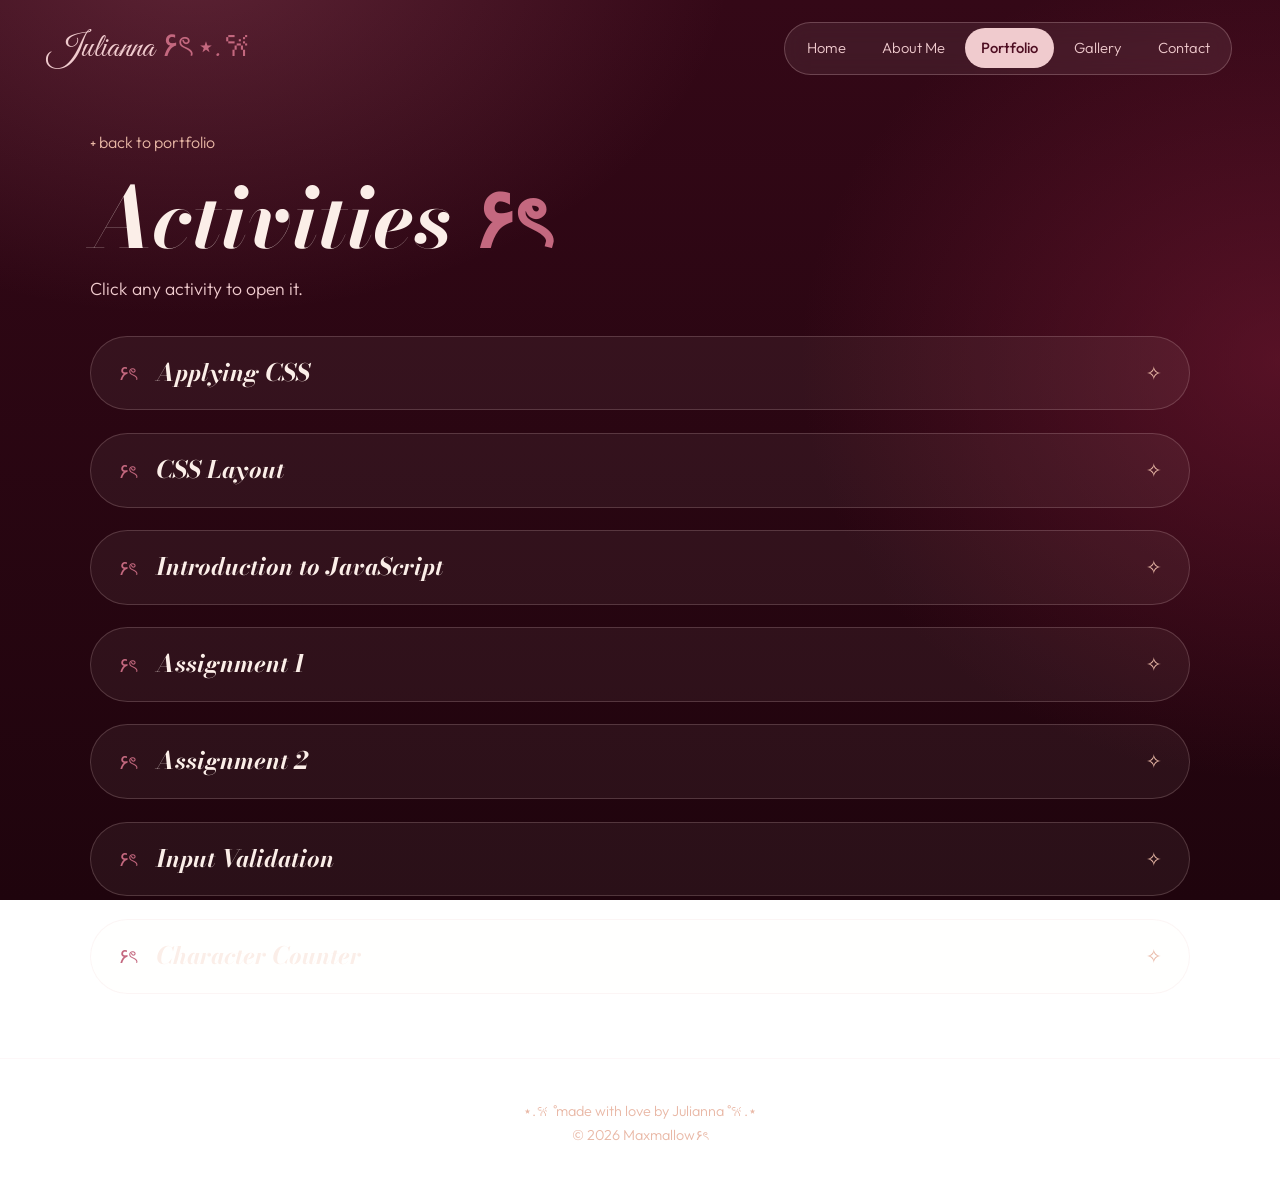
==== activities.html @ f76991b8 "Add files via upload" ====
<!DOCTYPE html>
<html lang="en">
<head>
<meta charset="UTF-8">
<meta name="viewport" content="width=device-width, initial-scale=1">
<title>Activities | Maxmallow۶ৎ</title>
<link rel="preconnect" href="https://fonts.googleapis.com">
<link rel="preconnect" href="https://fonts.gstatic.com" crossorigin>
<link href="https://fonts.googleapis.com/css2?family=Great+Vibes&family=Bodoni+Moda:ital,opsz,wght@0,6..96,500;0,6..96,700;1,6..96,500;1,6..96,700&family=Outfit:wght@300;400;500&display=swap" rel="stylesheet">
<link rel="stylesheet" href="style.css">
</head>
<body class="">
<div class="sky" id="sky" aria-hidden="true"></div>
<header class="top">
  <a class="brand" href="index.html">Julianna <span>۶ৎ ⋆.𐙚</span></a>
  <nav class="pill" aria-label="Main"><a href="index.html">Home</a><a href="about.html">About Me</a><a href="portfolio.html" class="on" aria-current="page">Portfolio</a><a href="gallery.html">Gallery</a><a href="contact.html">Contact</a></nav>
</header>
<main>

<section class="wrap">
  <a class="back" href="portfolio.html">˖ back to portfolio</a>
  <h1 class="ptitle"><i>Activities</i> <span>۶ৎ</span></h1>
  <p class="lead">Click any activity to open it.</p>
  <div class="entries">
    <a class="entry simple" href="applying-css.html" target="_blank" rel="noopener"><span class="e-sym">۶ৎ</span><h2>Applying CSS</h2><span class="e-go">✧</span></a>
    <a class="entry simple" href="css-layout.html" target="_blank" rel="noopener"><span class="e-sym">۶ৎ</span><h2>CSS Layout</h2><span class="e-go">✧</span></a>
    <a class="entry simple" href="introduction-to-javascript.html" target="_blank" rel="noopener"><span class="e-sym">۶ৎ</span><h2>Introduction to JavaScript</h2><span class="e-go">✧</span></a>
    <a class="entry simple" href="assignment-1.html" target="_blank" rel="noopener"><span class="e-sym">۶ৎ</span><h2>Assignment 1</h2><span class="e-go">✧</span></a>
    <a class="entry simple" href="assignment-2.html" target="_blank" rel="noopener"><span class="e-sym">۶ৎ</span><h2>Assignment 2</h2><span class="e-go">✧</span></a>
    <a class="entry simple" href="input-validation.html" target="_blank" rel="noopener"><span class="e-sym">۶ৎ</span><h2>Input Validation</h2><span class="e-go">✧</span></a>
    <a class="entry simple" href="character-counter.html" target="_blank" rel="noopener"><span class="e-sym">۶ৎ</span><h2>Character Counter</h2><span class="e-go">✧</span></a>
  </div>
</section>

</main>
<footer class="foot">
  <p>⋆.𐙚 ̊ made with love by Julianna ̊ 𐙚.⋆</p>
  <p>© <span id="yr">2026</span> Maxmallow۶ৎ</p>
</footer>
<script src="script.js"></script>
</body>
</html>
---- style.css ----
:root{
  --w950:#1f040d; --w900:#340817; --w800:#4e0e22; --bur:#7a1a35;
  --rose:#c4687f; --blush:#f0cbce; --cream:#fbeee8; --glow:#e9b8a6;
  --display:'Bodoni Moda',Georgia,serif;
  --body:'Outfit',system-ui,sans-serif;
  --script:'Great Vibes','Brush Script MT',cursive;
}
*{box-sizing:border-box;margin:0;padding:0}
html{scroll-behavior:smooth}
body{
  font-family:var(--body);font-weight:300;color:var(--cream);line-height:1.7;
  min-height:100vh;overflow-x:hidden;
  background:
    radial-gradient(900px 600px at 15% -5%,rgba(196,104,127,.28),transparent 60%),
    radial-gradient(800px 700px at 100% 40%,rgba(122,26,53,.55),transparent 60%),
    linear-gradient(180deg,var(--w900),var(--w950));
  background-attachment:fixed;
}
a{color:inherit;text-decoration:none}
:focus-visible{outline:2px solid var(--blush);outline-offset:3px;border-radius:6px}
main,header,footer{position:relative;z-index:1}

/* sparkles */
.sky{position:fixed;inset:0;z-index:0;pointer-events:none;overflow:hidden}
.sky span{position:absolute;color:var(--blush);opacity:.0;animation:twinkle 5s ease-in-out infinite}
@keyframes twinkle{0%,100%{opacity:.05;transform:scale(.8)}50%{opacity:.7;transform:scale(1.15)}}

/* header */
.top{display:flex;justify-content:space-between;align-items:center;gap:1rem 2rem;flex-wrap:wrap;
  padding:1.4rem clamp(1rem,4vw,3rem)}
.brand{font-family:var(--script);font-weight:400;font-size:2.1rem;line-height:1;letter-spacing:.01em;color:var(--blush)}
.brand span,.wordmark span,.ptitle span{color:var(--rose)}
.pill{display:flex;gap:.25rem;padding:.35rem;border-radius:999px;
  background:rgba(251,238,232,.07);border:1px solid rgba(240,203,206,.25);
  backdrop-filter:blur(10px);-webkit-backdrop-filter:blur(10px);max-width:100%;overflow-x:auto}
.pill a{padding:.45rem 1rem;border-radius:999px;font-size:.92rem;white-space:nowrap;color:var(--blush);transition:background .25s,color .25s}
.pill a:hover{background:rgba(240,203,206,.15)}
.pill a.on{background:var(--blush);color:var(--w800);font-weight:500}

.wrap{width:min(1100px,92vw);margin:0 auto;padding:2rem 0 4rem}

/* buttons */
.btn{display:inline-block;padding:.8rem 1.7rem;border-radius:999px;font-family:var(--body);font-size:1rem;font-weight:500;cursor:pointer;border:1px solid var(--blush);transition:transform .25s,background .25s,color .25s}
.btn.solid{background:var(--blush);color:var(--w800)}
.btn.solid:hover{background:var(--cream);transform:translateY(-2px)}
.btn.ghost{color:var(--blush);background:transparent}
.btn.ghost:hover{background:rgba(240,203,206,.14);transform:translateY(-2px)}

/* home */
.hero{display:flex;flex-direction:column;align-items:center;text-align:center;padding:1.5rem 1rem 3rem}
.hello{color:var(--glow);letter-spacing:.12em;font-size:.95rem;margin-bottom:1.5rem}
.arch{position:relative;width:min(260px,62vw);aspect-ratio:3/4;border-radius:999px 999px 28px 28px;
  border:2px solid var(--blush);outline:1px solid var(--rose);outline-offset:12px;overflow:hidden;
  background:var(--w800);animation:rise 1.2s cubic-bezier(.2,.8,.2,1) both}
@keyframes rise{from{opacity:0;transform:translateY(24px)}to{opacity:1;transform:none}}
.arch::after{content:"";position:absolute;inset:55% 0 0;background:linear-gradient(transparent,rgba(31,4,13,.75));pointer-events:none}
.wordmark{position:relative;z-index:2;margin-top:clamp(-4.5rem,-9vw,-2.2rem);
  font-family:var(--script);font-weight:400;line-height:1;
  font-size:clamp(3.6rem,17vw,11rem);letter-spacing:0;color:var(--cream);
  text-shadow:0 4px 30px rgba(31,4,13,.7)}
.intro{max-width:38rem;margin:1.6rem auto 0;font-size:1.1rem;line-height:1.8;color:var(--blush)}
.cta{display:flex;gap:.9rem;flex-wrap:wrap;justify-content:center}

.ribbon{overflow:hidden;background:var(--rose);color:var(--w900);transform:rotate(-1.6deg);margin:1rem -2vw 3rem;padding:.7rem 0;
  border-top:1px solid var(--blush);border-bottom:1px solid var(--blush)}
.track{display:flex;width:max-content;animation:slide 60s linear infinite}
.grp{display:flex;flex-shrink:0}
.track span{padding:0 1.6rem;font-family:var(--display);font-style:italic;font-weight:500;font-size:1.25rem;white-space:nowrap}
@keyframes slide{to{transform:translateX(-50%)}}

.sec{font-family:var(--display);font-style:italic;font-weight:500;font-size:1.9rem;color:var(--blush);margin-bottom:1.2rem}
.sec.small{font-size:1.3rem;margin-top:1.8rem;margin-bottom:.8rem}
.duo{display:grid;grid-template-columns:repeat(auto-fit,minmax(280px,1fr));gap:1.5rem}
.door{position:relative;display:block;padding:2.2rem 2rem 2rem;border-radius:200px 200px 24px 24px;text-align:center;
  background:linear-gradient(180deg,rgba(122,26,53,.75),rgba(78,14,34,.6));border:1px solid rgba(240,203,206,.3);
  transition:transform .3s,border-color .3s}
.door.alt{border-radius:24px 24px 200px 200px;padding:2rem 2rem 2.6rem}
.door:hover{transform:translateY(-6px);border-color:var(--blush)}
.door-sym{display:block;font-size:1.8rem;color:var(--rose);margin-bottom:.4rem}
.door h3{font-family:var(--display);font-style:italic;font-size:2rem;font-weight:700;color:var(--cream)}
.door p{max-width:18rem;margin:.4rem auto 1rem;color:var(--blush)}
.door-go{color:var(--glow);font-weight:400}

/* page titles */
.ptitle{font-family:var(--display);font-weight:700;font-size:clamp(2.6rem,8vw,5.2rem);line-height:1.05;margin-bottom:.8rem;color:var(--cream)}
.ptitle i{font-weight:700}
.lead{max-width:36rem;color:var(--blush);font-size:1.1rem;margin-bottom:2rem}
.back{display:inline-block;color:var(--glow);margin-bottom:1rem;border-bottom:1px solid transparent}
.back:hover{border-color:var(--glow)}

/* placeholder */
.ph{position:relative;width:100%;height:100%;min-height:100%;display:grid;place-items:center;text-align:center;overflow:hidden;
  background:repeating-linear-gradient(45deg,rgba(240,203,206,.06) 0 12px,rgba(240,203,206,.02) 12px 24px),var(--w800)}
.ph-mark{display:block;font-size:1.6rem;color:var(--rose)}
.ph-label{display:block;font-size:.85rem;color:var(--blush);opacity:.8}
.ph img{position:absolute;inset:0;width:100%;height:100%;object-fit:cover}
.ph>span{grid-area:1/1;position:relative}
.ph>span.ph-label{transform:translateY(1.4rem)}
.arch .ph,.polaroid .ph{height:100%}

/* about */
.about{display:grid;grid-template-columns:minmax(240px,340px) 1fr;gap:clamp(2rem,6vw,4.5rem);align-items:start}
.polaroid{background:var(--cream);padding:.9rem .9rem 1rem;border-radius:6px;transform:rotate(-3deg);
  box-shadow:0 20px 50px rgba(0,0,0,.45);color:var(--w800)}
.polaroid .ph{aspect-ratio:4/5;height:auto}
.polaroid figcaption{font-family:var(--display);font-style:italic;font-size:1.3rem;text-align:center;padding-top:.7rem}
.about-text p{max-width:40rem;margin-bottom:1rem;color:var(--cream)}
.chips{list-style:none;display:flex;flex-wrap:wrap;gap:.6rem}
.chips li{padding:.35rem 1rem;border-radius:999px;border:1px solid var(--rose);color:var(--blush);background:rgba(196,104,127,.12)}
.facts{list-style:none}
.facts li{padding:.45rem 0;border-bottom:1px dashed rgba(240,203,206,.25);max-width:32rem}

/* portfolio folders */
.folders{display:grid;grid-template-columns:repeat(auto-fit,minmax(280px,1fr));gap:2rem;margin-top:1rem}
.folder{position:relative;display:block;padding:3rem 2rem 2rem;border-radius:0 28px 28px 28px;margin-top:1.6rem;
  background:linear-gradient(160deg,var(--bur),var(--w800));border:1px solid rgba(240,203,206,.35);transition:transform .3s}
.folder.alt{background:linear-gradient(160deg,var(--w800),var(--bur))}
.folder .tab{position:absolute;top:-1.6rem;left:-1px;padding:.35rem 1.4rem;border-radius:16px 16px 0 0;background:var(--blush);color:var(--w800);font-size:1.2rem;border:1px solid var(--blush)}
.folder:hover{transform:translateY(-6px) rotate(-.6deg)}
.folder h2{font-family:var(--display);font-style:italic;font-size:2.4rem;font-weight:700}
.folder p{color:var(--blush);margin:.4rem 0 1.4rem;max-width:20rem}
.folder .open{color:var(--glow);font-weight:400}

/* activities */
.entries{display:flex;flex-direction:column;gap:1.4rem}
.entry{display:grid;grid-template-columns:200px 1fr;gap:1.6rem;align-items:center;padding:1rem;border-radius:22px;cursor:pointer;
  background:rgba(251,238,232,.05);border:1px solid rgba(240,203,206,.2);transition:background .25s,border-color .25s}
.entry:hover{background:rgba(251,238,232,.1);border-color:var(--rose)}
.entry .thumb{aspect-ratio:4/3;height:auto;border-radius:14px}
.entry h2{font-family:var(--display);font-style:italic;font-size:1.6rem;font-weight:700}
.entry .meta{color:var(--glow);font-size:.9rem;margin-bottom:.4rem}
.entry p{max-width:38rem}
.view{display:inline-block;margin-top:.6rem;color:var(--rose);font-weight:400}

/* infographics */
.posters{display:grid;grid-template-columns:repeat(auto-fill,minmax(240px,1fr));gap:1.6rem}
.poster{cursor:pointer;transition:transform .3s}
.poster:hover{transform:translateY(-6px) rotate(.6deg)}
.poster .ph{aspect-ratio:4/5;height:auto;border-radius:18px;border:1px solid rgba(240,203,206,.3)}
.poster figcaption{font-family:var(--display);font-style:italic;font-size:1.15rem;padding:.7rem .3rem 0;color:var(--blush)}

/* gallery */
.masonry{columns:3 240px;column-gap:1.1rem}
.tile{display:block;width:100%;margin:0 0 1.1rem;break-inside:avoid;border:1px solid rgba(240,203,206,.25);border-radius:20px;overflow:hidden;cursor:zoom-in;background:none;transition:transform .3s}
.tile:hover{transform:scale(1.02)}
.tile.tall{height:380px}.tile.mid{height:290px}.tile.short{height:210px}

/* contact */
.contact{display:grid;grid-template-columns:1fr 1.2fr;gap:clamp(2rem,6vw,4rem);align-items:start}
.links{list-style:none;margin-bottom:1rem}
.links a{display:inline-block;padding:.35rem 0;border-bottom:1px solid rgba(240,203,206,.3);color:var(--blush);margin-bottom:.5rem}
.links a:hover{color:var(--cream);border-color:var(--cream)}
.note{font-size:.85rem;color:var(--glow);opacity:.8}
.c-form{display:flex;flex-direction:column;gap:1.1rem;padding:2rem;border-radius:28px;background:rgba(251,238,232,.06);border:1px solid rgba(240,203,206,.28)}
.c-form label{display:flex;flex-direction:column;gap:.35rem;color:var(--blush);font-size:.95rem}
.c-form input,.c-form textarea{font:inherit;font-weight:300;color:var(--cream);background:rgba(31,4,13,.55);border:1px solid rgba(240,203,206,.3);border-radius:14px;padding:.75rem 1rem}
.c-form input::placeholder,.c-form textarea::placeholder{color:rgba(240,203,206,.45)}
.c-form input:focus,.c-form textarea:focus{outline:none;border-color:var(--blush)}
.c-form .btn{align-self:flex-start}

/* footer */
.foot{text-align:center;padding:2.5rem 1rem 3rem;color:var(--glow);font-size:.9rem;border-top:1px solid rgba(240,203,206,.15)}

/* lightbox */
.lb{position:fixed;inset:0;z-index:50;display:none;place-items:center;padding:2rem;background:rgba(20,2,8,.9);backdrop-filter:blur(6px)}
.lb.open{display:grid}
.lb figure{max-width:min(900px,92vw);text-align:center}
.lb img{max-width:100%;max-height:78vh;border-radius:16px;border:1px solid var(--blush)}
.lb .none{padding:3rem 2rem;border:1px dashed var(--rose);border-radius:16px;color:var(--blush)}
.lb figcaption{margin-top:.8rem;font-family:var(--display);font-style:italic;color:var(--blush);font-size:1.2rem}
.lb button{position:absolute;top:1.2rem;right:1.4rem;background:var(--blush);color:var(--w800);border:0;border-radius:999px;padding:.5rem 1.1rem;font:inherit;font-weight:500;cursor:pointer}

@media (max-width:760px){
  .about,.contact{grid-template-columns:1fr}
  .polaroid{max-width:300px;margin:0 auto}
  .entry{grid-template-columns:1fr}
  .top{justify-content:center}
}
@media (prefers-reduced-motion:reduce){
  *{animation:none!important;transition:none!important}
  .sky span{opacity:.35}
}

/* crossed ribbons */
.ribbons{position:relative;height:210px;margin:.5rem 0 3rem;overflow:hidden}
.ribbons .ribbon{position:absolute;left:-6%;width:112%;top:50%;margin:0;padding:.75rem 0}
.ribbons .r1{transform:translateY(-50%) rotate(-4deg);z-index:2;box-shadow:0 10px 30px rgba(20,2,8,.45)}
.ribbons .r2{transform:translateY(-50%) rotate(4deg);z-index:1;background:var(--bur);color:var(--blush);border-color:var(--rose)}
.track.rev{animation-direction:reverse}
@media (max-width:760px){
  .ribbons{height:190px}
  .ribbons .r1{transform:translateY(-50%) rotate(-9deg)}
  .ribbons .r2{transform:translateY(-50%) rotate(9deg)}
}

/* the ones i love */
.loved-title{margin-top:3.5rem;text-align:center}
.loved{display:grid;grid-template-columns:repeat(auto-fit,minmax(200px,1fr));gap:2.4rem;max-width:900px;margin:1.5rem auto 0}
.loved-card{text-align:center;cursor:pointer;transition:transform .3s}
.loved-card:hover{transform:translateY(-6px)}
.loved-card .ph{aspect-ratio:3/4;height:auto;border-radius:999px 999px 24px 24px;border:2px solid var(--blush);outline:1px solid var(--rose);outline-offset:8px}
.loved-card figcaption{margin-top:1.3rem;font-family:var(--display);font-style:italic;font-size:1.3rem;color:var(--blush)}

/* home fits one screen so the crossed ribbons show without scrolling */
body.is-home main{display:flex;flex-direction:column;min-height:calc(100vh - 90px);min-height:calc(100svh - 90px)}
.page[data-page="home"].show{display:flex;flex-direction:column;flex:1}
.is-home .hero{flex:1;justify-content:center;padding:.5rem 1rem 1rem}
.is-home .hello{margin-bottom:1rem}
.is-home .arch{width:auto;height:clamp(150px,28vh,300px);aspect-ratio:3/4}
.is-home .wordmark{font-size:clamp(3rem,min(15vw,19vh),9rem);margin-top:clamp(-4.5rem,-8vh,-2rem)}
.is-home .intro{font-size:clamp(.88rem,1.9vh,1.02rem);line-height:1.6;max-width:40rem;margin:.9rem auto 0}
.is-home .ribbons{flex-shrink:0;margin:0 0 .5rem;height:clamp(130px,22vh,190px)}

/* welcome message alignment */
.intro{text-align:center;margin-left:auto;margin-right:auto}
.intro-hi{display:block;font-family:var(--display);font-style:italic;font-weight:500;font-size:1.3em;line-height:1.3;color:var(--cream);margin-bottom:.6rem;text-wrap:balance}
.intro-body{display:block;text-align:center;text-wrap:balance;max-width:36rem;margin:0 auto}

/* larger home photo */
.is-home .arch{height:clamp(170px,33vh,340px)}

/* larger home photo, round 2 */
.is-home .arch{height:clamp(190px,38vh,400px)}

/* simple activity rows: title only */
.entry.simple{grid-template-columns:auto 1fr auto;gap:1.2rem;padding:1rem 1.7rem;border-radius:999px;align-items:center}
.entry.simple h2{font-size:1.5rem}
.e-sym{color:var(--rose);font-size:1.3rem}
.e-go{color:var(--glow);font-size:1.2rem}
@media (max-width:760px){.entry.simple{grid-template-columns:auto 1fr auto}}

/* photo framing */
.arch .ph img,.polaroid .ph img{object-position:50% 18%}
.loved-card .ph img{object-position:50% 25%}
.poster-ph img{object-position:top}
.tile,.tile.tall,.tile.mid,.tile.short{height:auto}
.tile .ph{height:100%}
/* lightbox: tall infographics scroll */
.lb{overflow:auto}
.lb.tall{place-items:start center}
.lb.tall figure{margin:3rem auto 2rem}
.lb.tall img{max-height:none;width:min(900px,92vw)}
.lb button{position:fixed;z-index:60}
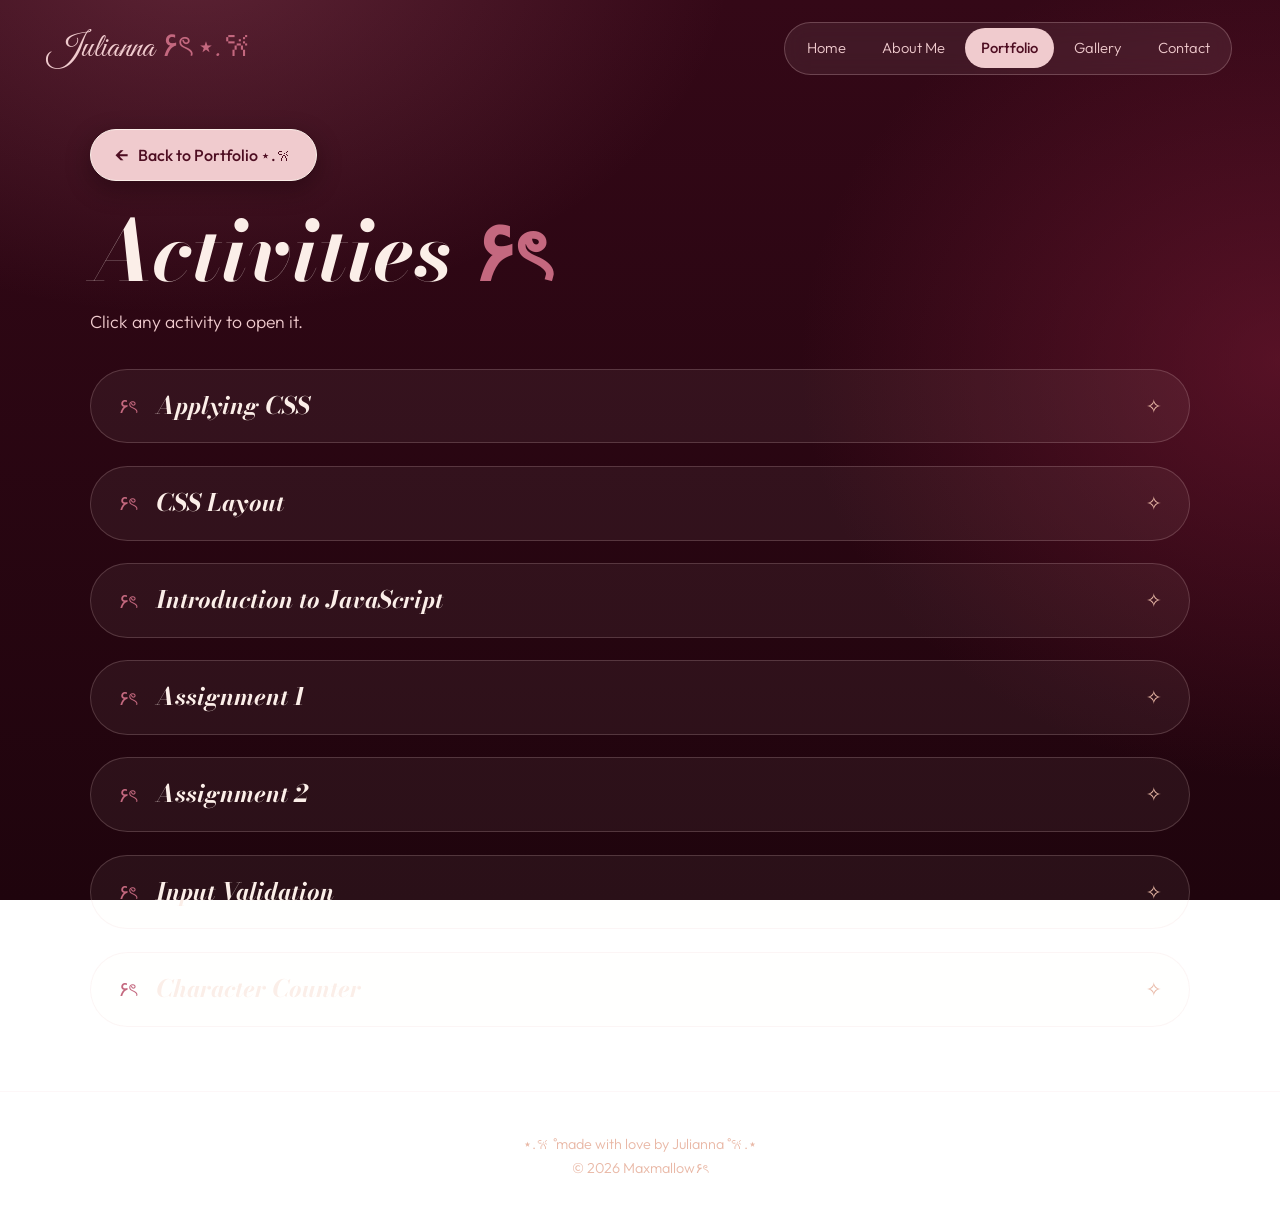
==== commit 6b4d7b71: "Add files via upload" ====
--- a/activities.html
+++ b/activities.html
@@ -18,7 +18,7 @@
 <main>
 
 <section class="wrap">
-  <a class="back" href="portfolio.html">˖ back to portfolio</a>
+  <a class="back-btn" href="portfolio.html"><span class="arr">←</span> Back to Portfolio ⋆.𐙚</a>
   <h1 class="ptitle"><i>Activities</i> <span>۶ৎ</span></h1>
   <p class="lead">Click any activity to open it.</p>
   <div class="entries">
--- a/style.css
+++ b/style.css
@@ -241,3 +241,15 @@
 .lb.tall figure{margin:3rem auto 2rem}
 .lb.tall img{max-height:none;width:min(900px,92vw)}
 .lb button{position:fixed;z-index:60}
+
+/* back to portfolio: clear pill button + floating shortcut */
+.back-btn,.back-float{display:inline-flex;align-items:center;gap:.6rem;padding:.7rem 1.5rem;border-radius:999px;
+  background:var(--blush);color:var(--w800);font-weight:500;font-size:1rem;border:1px solid var(--cream);
+  box-shadow:0 8px 24px rgba(20,2,8,.4);transition:transform .25s,background .25s,opacity .25s}
+.back-btn{margin-bottom:1.6rem}
+.back-btn .arr,.back-float .arr{font-size:1.25rem;line-height:1}
+.back-btn:hover,.back-float:hover{background:var(--cream);transform:translateX(-4px)}
+.back-float{position:fixed;left:1.1rem;bottom:calc(1.1rem + env(safe-area-inset-bottom,0px));z-index:40;
+  opacity:0;pointer-events:none;transform:translateY(14px)}
+.back-float.show{opacity:1;pointer-events:auto;transform:none}
+.back-float.show:hover{transform:translateX(-4px)}
